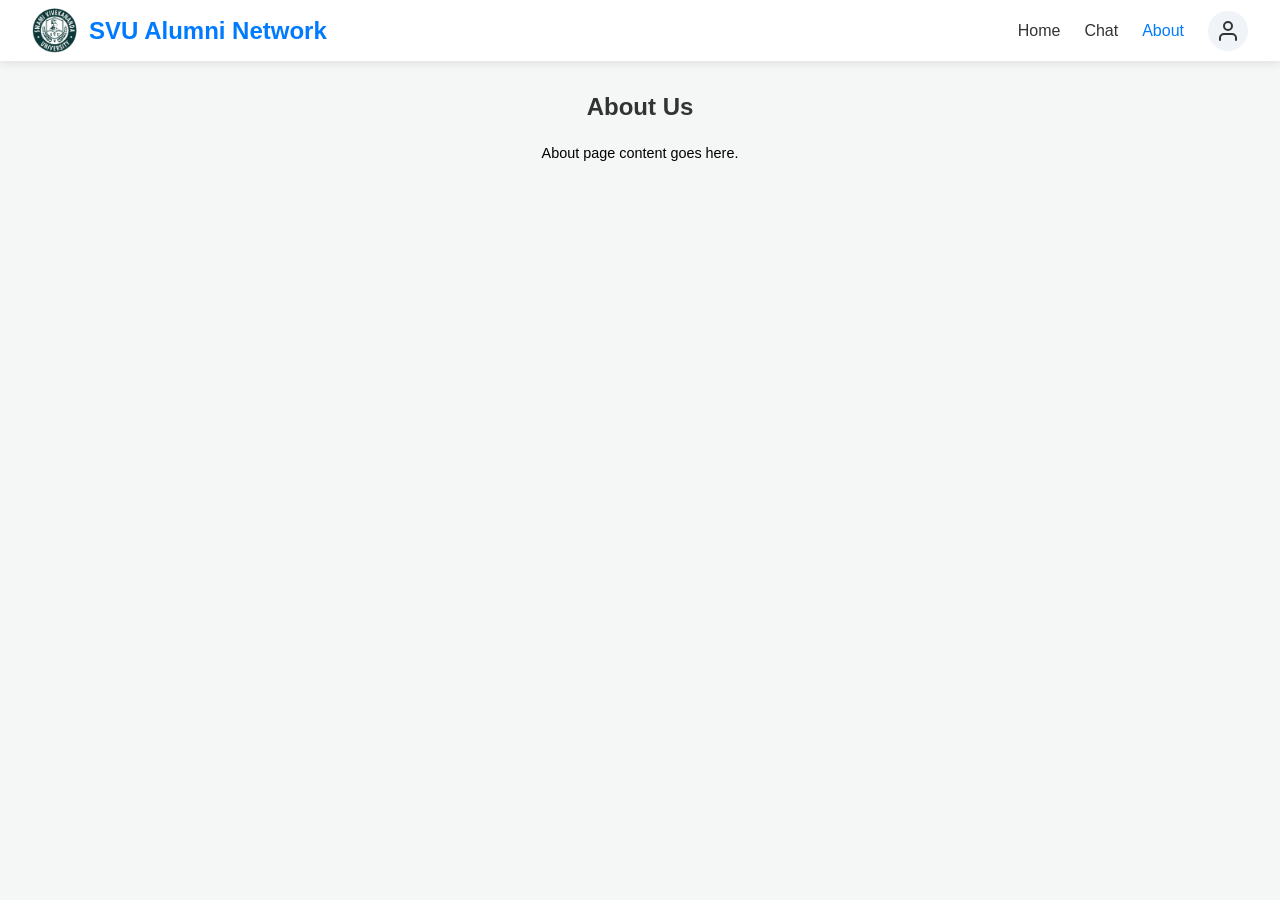
==== about.html @ 6cfffcce "Add files via upload" ====
<!DOCTYPE html>
<html lang="en">
<head>
    <meta charset="UTF-8">
    <title>About - Alumni Network</title>
    <link rel="stylesheet" href="style.css">
</head>
<body class="dashboard-body">
    <!-- Top Navigation Bar -->
    <nav class="navbar">
        <div class="nav-brand" style="display: flex; align-items: center; gap: 12px;">
            <img src="image_d00988.jpg" alt="SVU Logo" style="height: 45px; width: 45px; border-radius: 50%; object-fit: cover;">
            <h1 style="margin: 0; font-size: 1.5rem;">SVU Alumni Network</h1>
        </div>
        <div class="nav-links">
            <a href="dashboard.html">Home</a>
            <a href="chat.html">Chat</a>
            <a href="about.html" class="active">About</a>
            <a href="profile.html" class="profile-icon" title="Profile">
                <svg viewBox="0 0 24 24" width="24" height="24" stroke="currentColor" stroke-width="2" fill="none" stroke-linecap="round" stroke-linejoin="round"><path d="M20 21v-2a4 4 0 0 0-4-4H8a4 4 0 0 0-4 4v2"></path><circle cx="12" cy="7" r="4"></circle></svg>
            </a>
        </div>
    </nav>
    
    <main class="dashboard-container">
        <h2>About Us</h2>
        <p>About page content goes here.</p>
    </main>
</body>
</html>
---- style.css ----
* {
    box-sizing: border-box;
    margin: 0;
    padding: 0;
    font-family: 'Segoe UI', Tahoma, Geneva, Verdana, sans-serif;
}

body {
    background-color: #f4f7f6;
    display: flex;
    justify-content: center;
    align-items: center;
    height: 100vh;
}

.container {
    background-color: white;
    padding: 2rem;
    border-radius: 10px;
    box-shadow: 0 4px 15px rgba(0, 0, 0, 0.1);
    width: 100%;
    max-width: 400px;
}

h2 {
    text-align: center;
    margin-bottom: 1.5rem;
    color: #333;
}

form {
    display: flex;
    flex-direction: column;
    gap: 1rem;
}

input, select {
    padding: 10px;
    border: 1px solid #ccc;
    border-radius: 5px;
    font-size: 1rem;
}

button {
    padding: 10px;
    background-color: #007bff;
    color: white;
    border: none;
    border-radius: 5px;
    font-size: 1rem;
    cursor: pointer;
    transition: background-color 0.3s;
}

button:hover {
    background-color: #0056b3;
}

p {
    text-align: center;
    margin-top: 1rem;
    font-size: 0.9rem;
}

a {
    color: #007bff;
    text-decoration: none;
}

.hidden {
    display: none;
}


/* --- Dashboard & Navigation Styles --- */

.dashboard-body {
    display: block; /* Overrides the flex centering from the login page */
    background-color: #f4f7f6;
    height: auto;
    min-height: 100vh;
}

.navbar {
    background-color: #ffffff;
    box-shadow: 0 2px 10px rgba(0, 0, 0, 0.1);
    display: flex;
    justify-content: space-between;
    align-items: center;
    padding: 0.5rem 2rem;
    position: sticky;
    top: 0;
    z-index: 100;
    width: 100%;
    transition: transform 0.3s ease-in-out; /* Smooth hide/reveal */
}

.nav-brand h1 {
    font-size: 1.5rem;
    color: #007bff;
    margin: 0;
}

.nav-links {
    display: flex;
    align-items: center;
    gap: 1.5rem;
}

.nav-links a {
    color: #333;
    font-weight: 500;
    font-size: 1rem;
    transition: color 0.3s;
}

.nav-links a:hover, .nav-links a.active {
    color: #007bff;
}

.profile-icon {
    display: flex;
    align-items: center;
    justify-content: center;
    background-color: #f0f4f8;
    border-radius: 50%;
    width: 40px;
    height: 40px;
    color: #007bff;
    transition: background-color 0.3s, color 0.3s;
}

.profile-icon:hover {
    background-color: #007bff;
    color: #ffffff;
}

/* --- Dashboard Grid Styles --- */

.dashboard-container {
    max-width: 1200px;
    margin: 2rem auto;
    padding: 0 1rem;
}

.dashboard-header {
    margin-bottom: 2rem;
}

.dashboard-header h2 {
    text-align: left;
    color: #333;
    margin-bottom: 0.5rem;
}

.dashboard-header p {
    text-align: left;
    color: #666;
    margin-top: 0;
}

.tiles-grid {
    display: grid;
    grid-template-columns: repeat(auto-fit, minmax(250px, 1fr));
    gap: 1.5rem;
}

.tile {
    background-color: #ffffff;
    border-radius: 10px;
    box-shadow: 0 4px 15px rgba(0, 0, 0, 0.05);
    min-height: 200px;
    padding: 1.5rem;
    transition: transform 0.3s, box-shadow 0.3s;
    cursor: pointer;
    border: 2px dashed #e0e0e0; /* Dashed border to show it is a placeholder */
}

.tile:hover {
    transform: translateY(-5px);
    box-shadow: 0 8px 20px rgba(0, 0, 0, 0.1);
    border-color: #007bff;
}


/* --- Profile Page Styles --- */

.profile-layout {
    display: grid;
    grid-template-columns: 1fr 2fr;
    gap: 2rem;
    align-items: start;
}

.profile-sidebar {
    text-align: center;
    display: flex;
    flex-direction: column;
    align-items: center;
}

.avatar-container {
    position: relative;
    margin-bottom: 1rem;
}

.avatar-container img {
    width: 150px;
    height: 150px;
    border-radius: 50%;
    object-fit: cover;
    border: 4px solid #f0f4f8;
    box-shadow: 0 4px 10px rgba(0,0,0,0.1);
}

.upload-btn {
    display: block;
    margin-top: 10px;
    padding: 8px 15px;
    background-color: #f0f4f8;
    color: #007bff;
    border-radius: 5px;
    cursor: pointer;
    font-size: 0.9rem;
    font-weight: 500;
    transition: 0.3s;
}

.upload-btn:hover {
    background-color: #007bff;
    color: white;
}

.badge {
    background-color: #e0f2fe;
    color: #0369a1;
    padding: 5px 12px;
    border-radius: 20px;
    font-size: 0.85rem;
    font-weight: bold;
    margin-top: 5px;
}

.info-group {
    display: flex;
    margin-bottom: 1rem;
    font-size: 1.1rem;
}

.info-label {
    font-weight: bold;
    color: #555;
    width: 100px;
}

.info-value {
    color: #333;
}

.form-group {
    display: flex;
    flex-direction: column;
    margin-bottom: 1rem;
    gap: 5px;
}

.form-group label {
    font-weight: 500;
    color: #444;
}

.save-btn {
    width: 100%;
}

@media (max-width: 768px) {
    .profile-layout {
        grid-template-columns: 1fr; /* Stack vertically on small screens */
    }
}


/* --- Chat Page Styles (Full Width Edge-to-Edge) --- */

.chat-container {
    display: flex;
    width: 100%;
    max-width: 100%;
    margin: 0;
    padding: 0;
    flex-grow: 1;
    height: calc(100vh - 70px);
    background-color: #ffffff;
}

/* Extreme Left Sidebar */
.chat-sidebar {
    width: 350px;
    flex-shrink: 0;
    display: flex;
    flex-direction: column;
    border-right: 1px solid #e0e0e0; /* Border separating search and chat */
    background-color: #ffffff;
    padding: 1rem;
}

.search-box {
    display: flex;
    gap: 0.5rem;
    margin-bottom: 1rem;
}

.search-box input {
    flex-grow: 1;
    padding: 10px 15px;
    border: 1px solid #ccc;
    border-radius: 20px;
    outline: none;
}

.search-box button {
    border-radius: 20px;
    padding: 10px 15px;
}

.user-list {
    flex-grow: 1;
    overflow-y: auto;
}

.user-list-item {
    display: flex;
    align-items: center;
    gap: 12px;
    padding: 12px 10px;
    border-bottom: 1px solid #f0f4f8;
    cursor: pointer;
    transition: background-color 0.2s;
    border-radius: 8px;
}

.user-list-item:hover {
    background-color: #f0f4f8;
}

.user-list-item img {
    width: 45px;
    height: 45px;
    border-radius: 50%;
    object-fit: cover;
}

.user-list-item div {
    display: flex;
    flex-direction: column;
}

.user-list-item span {
    font-size: 0.85rem;
    color: #888;
}

/* Chat window expands to extreme right */
.chat-window {
    flex-grow: 1;
    display: flex;
    flex-direction: column;
    background-color: #efeae2; /* WhatsApp-style background color */
}

.chat-header {
    background-color: #f0f2f5;
    padding: 1rem 1.5rem;
    border-bottom: 1px solid #e0e0e0;
    display: flex;
    align-items: center;
    min-height: 70px;
}

.chat-messages {
    flex-grow: 1;
    padding: 2rem;
    overflow-y: auto;
    display: flex;
    flex-direction: column;
    gap: 10px;
}

.message {
    max-width: 65%;
    padding: 10px 15px;
    border-radius: 8px;
    font-size: 0.95rem;
    line-height: 1.4;
    box-shadow: 0 1px 1px rgba(0,0,0,0.1);
}

.message-mine {
    align-self: flex-end;
    background-color: #d9fdd3; /* Sender green */
    color: #111;
    border-top-right-radius: 0;
}

.message-theirs {
    align-self: flex-start;
    background-color: #ffffff;
    color: #111;
    border-top-left-radius: 0;
}

/* Mobile Responsiveness */
@media (max-width: 768px) {
    .chat-container {
        flex-direction: column;
    }
    .chat-sidebar {
        width: 100%;
        height: 35vh;
        border-right: none;
        border-bottom: 1px solid #e0e0e0;
    }
    .chat-window {
        height: 65vh;
    }
}


/* --- Dashboard Action Bar & Feed --- */

.action-bar {
    position: sticky;
    top: 55px; /* Sits directly beneath the navbar */
    z-index: 99;
    
    /* Matches the dashboard background color so it doesn't look like a tile, 
       but hides posts scrolling underneath it */
    background-color: #f4f7f6; /* Adjust this hex to match your exact dashboard body background color */
    
    padding: 10px 0; /* Removed side padding to align with posts */
    margin-top: -10px; 
    margin-bottom: 1.5rem;
    border: none; /* Removes any lines or box borders */
    transition: transform 0.3s ease-in-out;
}

.action-middle {
    display: flex;
    gap: 10px;
}

.filter-btn {
    background-color: transparent;
    border: 1px solid #ccc;
    color: #555;
    transition: 0.3s;
}

.filter-btn:hover, .filter-btn.active {
    background-color: #007bff;
    color: white;
    border-color: #007bff;
}

#sort-select {
    padding: 8px 12px;
    border: 1px solid #ccc;
    border-radius: 5px;
    outline: none;
}

/* Dropdown styling */
.dropdown {
    position: relative;
    display: inline-block;
}

.dropbtn {
    padding: 10px 20px;
}

.dropdown-content {
    display: none;
    position: absolute;
    background-color: #f9f9f9;
    min-width: 160px;
    box-shadow: 0px 8px 16px 0px rgba(0,0,0,0.2);
    z-index: 10;
    border-radius: 5px;
    overflow: hidden;
}

.dropdown-content a {
    color: black;
    padding: 12px 16px;
    text-decoration: none;
    display: block;
}

.dropdown-content a:hover {
    background-color: #f1f1f1;
}

.dropdown:hover .dropdown-content {
    display: block;
}

/* Feed Grid (1 Column) */
.feed-grid {
    display: grid;
    grid-template-columns: 1fr;
    gap: 1.5rem;
}

/* Post Card Layout */
.post-card {
    display: flex;
    flex-direction: row;
    gap: 1.5rem;
    padding: 1.5rem;
    cursor: default;
    border: none;
}

.post-card:hover {
    transform: none; /* remove bounce effect from generic tiles */
    border-color: transparent;
}

.post-left {
    flex-shrink: 0;
}

.post-img, .post-img-placeholder {
    width: 250px;
    height: 180px;
    object-fit: cover;
    border-radius: 8px;
}

.post-img-placeholder {
    background-color: #e9ecef;
    display: flex;
    align-items: center;
    justify-content: center;
    color: #888;
    font-size: 0.9rem;
}

.post-right {
    flex-grow: 1;
    display: flex;
    flex-direction: column;
}

.post-header-info {
    display: flex;
    align-items: center;
    gap: 10px;
    margin-bottom: 8px;
    font-size: 0.9rem;
    color: #666;
}

.post-avatar {
    width: 30px;
    height: 30px;
    border-radius: 50%;
    object-fit: cover;
}

.post-heading {
    margin-bottom: 10px;
    color: #222;
}

.post-description-container {
    margin-top: 5px;
}

.short-desc {
    display: -webkit-box;
    -webkit-line-clamp: 3;
    -webkit-box-orient: vertical;
    overflow: hidden;
    color: #444;
    line-height: 1.5;       
}

.extend-btn {
    background: none;
    border: none;
    color: #007bff;
    padding: 0;
    margin-top: 8px;
    font-weight: bold;
}

.extend-btn:hover {
    background: none;
    text-decoration: underline;
}

/* Modal Styling */
.modal {
    position: fixed;
    top: 0; left: 0; width: 100%; height: 100%;
    background-color: rgba(0,0,0,0.5);
    display: flex;
    align-items: center;
    justify-content: center;
    z-index: 1000;
}

.modal.hidden {
    display: none;
}

.modal-content {
    background-color: white;
    padding: 2rem;
    border-radius: 10px;
    width: 100%;
    max-width: 500px;
    position: relative;
}

.close-btn {
    position: absolute;
    top: 15px; right: 20px;
    font-size: 1.5rem;
    cursor: pointer;
    color: #666;
}

.btn-primary {
    background-color: #007bff;
    color: white;
    border: none;
    border-radius: 5px;
    padding: 10px 15px;
    cursor: pointer;
    transition: 0.3s;
}

.btn-primary:hover {
    background-color: #0056b3;
}

@media (max-width: 768px) {
    .action-bar {
        flex-direction: column;
        gap: 15px;
        align-items: flex-start;
    }
    .post-card {
        flex-direction: column;
    }
    .post-img, .post-img-placeholder {
        width: 100%;
        height: 200px;
    }
}


/* --- Post Interactive Elements --- */

.clickable-user {
    cursor: pointer;
    transition: opacity 0.2s;
}

.clickable-user:hover {
    opacity: 0.8;
}

.hover-underline:hover {
    text-decoration: underline;
}

.post-right {
    position: relative; /* Allows absolute positioning at the bottom if needed */
    padding-bottom: 40px; /* Space for the action buttons */
}

.post-actions {
    position: absolute;
    bottom: 0;
    right: 0;
    display: flex;
    gap: 15px;
    margin-top: 15px;
}

.interaction-btn {
    display: flex;
    align-items: center;
    gap: 6px;
    background: transparent;
    border: none;
    color: #666;
    font-size: 0.95rem;
    font-weight: 500;
    cursor: pointer;
    padding: 6px 10px;
    border-radius: 5px;
    transition: background-color 0.2s, color 0.2s;
}

.interaction-btn:hover {
    background-color: #f0f4f8;
    color: #007bff;
}

.interaction-btn.liked {
    color: #e63946; /* Red color when liked */
}

.interaction-btn.liked:hover {
    background-color: #ffe3e6;
}

/* User Profile Modal Extras */
.profile-modal-content {
    max-width: 400px;
}

#up-modal-avatar {
    width: 120px;
    height: 120px;
    border-radius: 50%;
    object-fit: cover;
    margin-bottom: 15px;
    border: 3px solid #f0f4f8;
}

.user-modal-details {
    margin-top: 20px;
    padding: 15px;
    background-color: #f8f9fa;
    border-radius: 8px;
    text-align: left;
}

.user-modal-details p {
    margin: 8px 0;
    font-size: 0.95rem;
}



/* Dashboard Heading Search Bar */
.post-search-bar {
    padding: 8px 15px;
    border: 1px solid #ccc;
    border-radius: 20px;
    outline: none;
    font-size: 0.95rem;
    min-width: 200px;
    transition: border-color 0.2s;
}

.post-search-bar:focus {
    border-color: #007bff;
}

@media (max-width: 768px) {
    .action-middle {
        flex-wrap: wrap;
    }
    .post-search-bar {
        width: 100%;
        margin-top: 10px;
    }
}


/* --- Modern Chat Input Bar --- */
.chat-input-area {
    display: flex;
    flex-direction: row !important; /* Overrides the login form's column stacking */
    width: 100%;
    padding: 1rem 2rem;
    background-color: #f0f2f5;
    border-top: 1px solid #e0e0e0;
    box-sizing: border-box;
    margin: 0 !important;
}

.chat-input-wrapper {
    display: flex;
    flex-direction: row;
    align-items: center;
    width: 100%; /* Stretches edge-to-edge */
    background-color: #ffffff;
    border-radius: 30px; /* High rounded pill corners */
    padding: 5px 10px 5px 20px;
    box-shadow: 0 1px 3px rgba(0,0,0,0.05);
}

.chat-input-wrapper input {
    flex-grow: 1;
    border: none !important;
    background: transparent;
    outline: none;
    padding: 10px 0;
    font-size: 1rem;
    margin: 0 !important;
}

.send-icon-btn {
    background-color: #007bff !important; /* Solid blue circle */
    color: white !important;
    border: none;
    display: flex;
    align-items: center;
    justify-content: center;
    cursor: pointer;
    padding: 10px;
    border-radius: 50% !important;
    margin-left: 10px;
    transition: background-color 0.2s;
}

.send-icon-btn:hover {
    background-color: #0056b3 !important;
}

.post-sort-select {
    padding: 8px 12px;
    border: 1px solid #ccc;
    border-radius: 20px; /* Rounded to match search bar */
    outline: none;
    font-size: 0.95rem;
    background-color: white;
    cursor: pointer;
    transition: border-color 0.2s;
}

.post-sort-select:focus {
    border-color: #007bff;
}
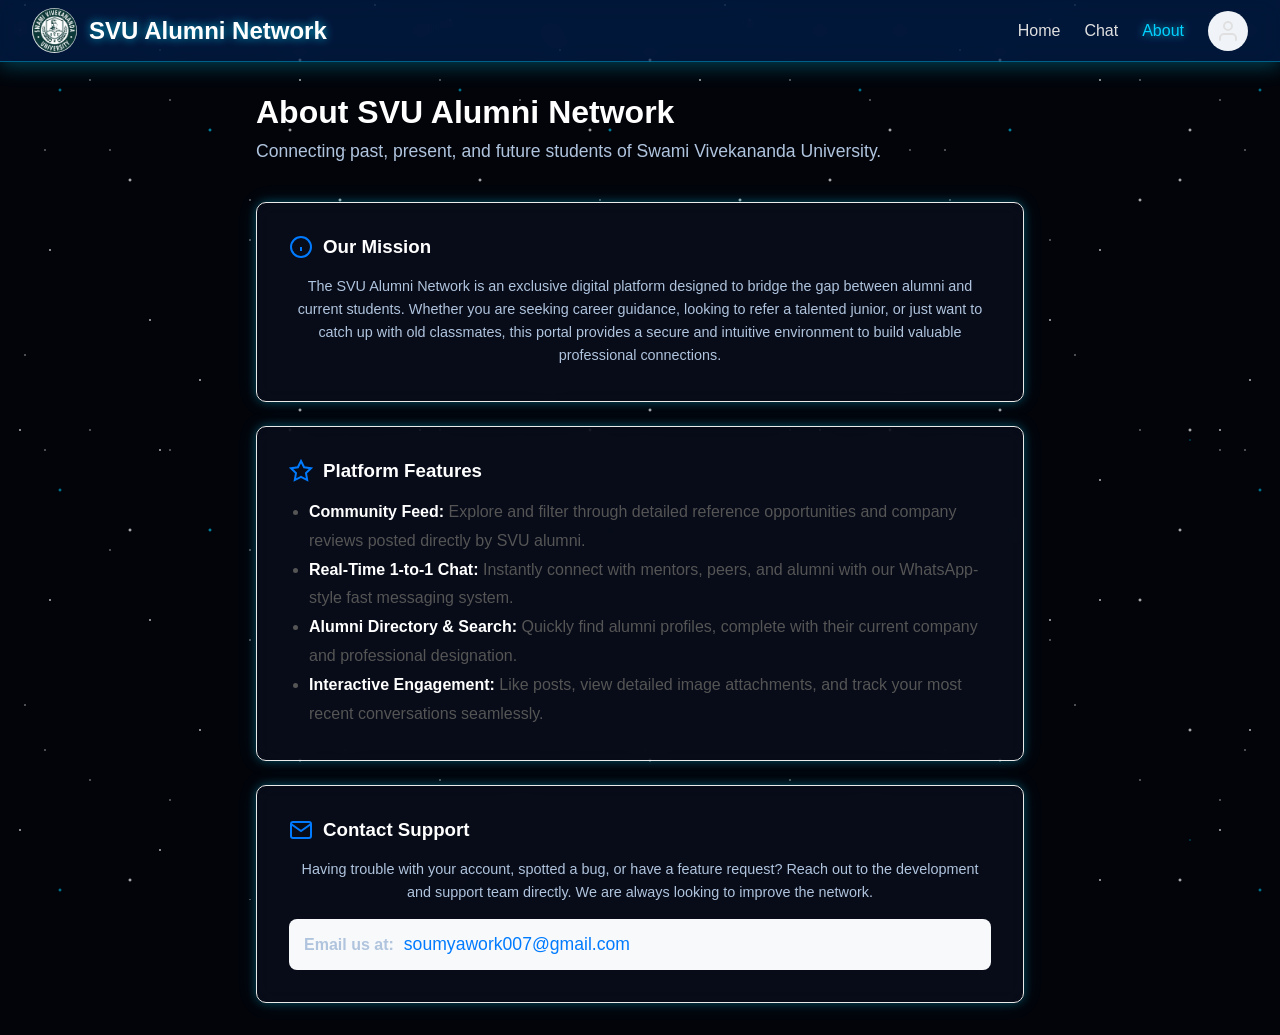
==== commit 3f2f2333: "Revamp About page with new content and layout Updated the About page with enhanced content and struc" ====
--- a/about.html
+++ b/about.html
@@ -2,29 +2,106 @@
 <html lang="en">
 <head>
     <meta charset="UTF-8">
-    <title>About - Alumni Network</title>
+    <meta name="viewport" content="width=device-width, initial-scale=1.0">
+    <title>About - SVU Alumni Network</title>
     <link rel="stylesheet" href="style.css">
+    <!-- Supabase CDN -->
+    <script src="https://cdn.jsdelivr.net/npm/@supabase/supabase-js@2"></script>
 </head>
 <body class="dashboard-body">
     <!-- Top Navigation Bar -->
-    <nav class="navbar">
+    <nav class="navbar" id="top-navbar">
         <div class="nav-brand" style="display: flex; align-items: center; gap: 12px;">
             <img src="image_d00988.jpg" alt="SVU Logo" style="height: 45px; width: 45px; border-radius: 50%; object-fit: cover;">
             <h1 style="margin: 0; font-size: 1.5rem;">SVU Alumni Network</h1>
         </div>
         <div class="nav-links">
-            <a href="dashboard.html">Home</a>
+            <a href="index.html">Home</a>
             <a href="chat.html">Chat</a>
             <a href="about.html" class="active">About</a>
-            <a href="profile.html" class="profile-icon" title="Profile">
-                <svg viewBox="0 0 24 24" width="24" height="24" stroke="currentColor" stroke-width="2" fill="none" stroke-linecap="round" stroke-linejoin="round"><path d="M20 21v-2a4 4 0 0 0-4-4H8a4 4 0 0 0-4 4v2"></path><circle cx="12" cy="7" r="4"></circle></svg>
+            <a href="profile.html" class="profile-icon" title="Profile" id="nav-profile-btn" style="padding: 0; overflow: hidden;">
+                <img id="nav-avatar" src="" style="display: none; width: 100%; height: 100%; object-fit: cover;">
+                <svg id="nav-svg" viewBox="0 0 24 24" width="24" height="24" stroke="currentColor" stroke-width="2" fill="none" stroke-linecap="round" stroke-linejoin="round"><path d="M20 21v-2a4 4 0 0 0-4-4H8a4 4 0 0 0-4 4v2"></path><circle cx="12" cy="7" r="4"></circle></svg>
             </a>
         </div>
     </nav>
-    
-    <main class="dashboard-container">
-        <h2>About Us</h2>
-        <p>About page content goes here.</p>
+
+    <!-- Main About Content -->
+    <main class="dashboard-container" style="max-width: 800px;">
+        <div class="dashboard-header" style="text-align: center; margin-bottom: 2.5rem;">
+            <h2 style="font-size: 2rem; color: #007bff; margin-bottom: 10px;">About SVU Alumni Network</h2>
+            <p style="font-size: 1.1rem; color: #555;">Connecting past, present, and future students of Swami Vivekananda University.</p>
+        </div>
+
+        <div class="about-sections" style="display: flex; flex-direction: column; gap: 1.5rem;">
+            
+            <!-- Platform Overview -->
+            <div class="tile" style="padding: 2rem; cursor: default; transform: none; border: 1px solid #eaeaea;">
+                <h3 style="color: #333; margin-bottom: 15px; display: flex; align-items: center; gap: 10px;">
+                    <svg viewBox="0 0 24 24" width="24" height="24" stroke="#007bff" stroke-width="2" fill="none"><circle cx="12" cy="12" r="10"></circle><line x1="12" y1="16" x2="12" y2="12"></line><line x1="12" y1="8" x2="12.01" y2="8"></line></svg>
+                    Our Mission
+                </h3>
+                <p style="color: #555; line-height: 1.6;">
+                    The SVU Alumni Network is an exclusive digital platform designed to bridge the gap between alumni and current students. Whether you are seeking career guidance, looking to refer a talented junior, or just want to catch up with old classmates, this portal provides a secure and intuitive environment to build valuable professional connections.
+                </p>
+            </div>
+
+            <!-- Features -->
+            <div class="tile" style="padding: 2rem; cursor: default; transform: none; border: 1px solid #eaeaea;">
+                <h3 style="color: #333; margin-bottom: 15px; display: flex; align-items: center; gap: 10px;">
+                    <svg viewBox="0 0 24 24" width="24" height="24" stroke="#007bff" stroke-width="2" fill="none"><polygon points="12 2 15.09 8.26 22 9.27 17 14.14 18.18 21.02 12 17.77 5.82 21.02 7 14.14 2 9.27 8.91 8.26 12 2"></polygon></svg>
+                    Platform Features
+                </h3>
+                <ul style="color: #555; line-height: 1.8; padding-left: 20px;">
+                    <li><strong>Community Feed:</strong> Explore and filter through detailed reference opportunities and company reviews posted directly by SVU alumni.</li>
+                    <li><strong>Real-Time 1-to-1 Chat:</strong> Instantly connect with mentors, peers, and alumni with our WhatsApp-style fast messaging system.</li>
+                    <li><strong>Alumni Directory & Search:</strong> Quickly find alumni profiles, complete with their current company and professional designation.</li>
+                    <li><strong>Interactive Engagement:</strong> Like posts, view detailed image attachments, and track your most recent conversations seamlessly.</li>
+                </ul>
+            </div>
+
+            <!-- Contact & Support -->
+            <div class="tile" style="padding: 2rem; cursor: default; transform: none; border: 1px solid #eaeaea;">
+                <h3 style="color: #333; margin-bottom: 15px; display: flex; align-items: center; gap: 10px;">
+                    <svg viewBox="0 0 24 24" width="24" height="24" stroke="#007bff" stroke-width="2" fill="none"><path d="M4 4h16c1.1 0 2 .9 2 2v12c0 1.1-.9 2-2 2H4c-1.1 0-2-.9-2-2V6c0-1.1.9-2 2-2z"></path><polyline points="22,6 12,13 2,6"></polyline></svg>
+                    Contact Support
+                </h3>
+                <p style="color: #555; line-height: 1.6; margin-bottom: 15px;">
+                    Having trouble with your account, spotted a bug, or have a feature request? Reach out to the development and support team directly. We are always looking to improve the network.
+                </p>
+                <div style="background-color: #f8f9fa; padding: 15px; border-radius: 8px; display: flex; align-items: center; gap: 10px;">
+                    <span style="font-weight: bold; color: #333;">Email us at:</span>
+                    <a href="mailto:soumyawork007@gmail.com" style="color: #007bff; font-weight: 500; font-size: 1.1rem; text-decoration: none;">soumyawork007@gmail.com</a>
+                </div>
+            </div>
+
+        </div>
     </main>
+
+    <script>
+        // Initialize Supabase to ensure the user is logged in and their avatar loads on the navbar
+        const SUPABASE_URL = 'https://nklrpamkpcmrdyeqnjic.supabase.co';
+        const SUPABASE_ANON_KEY = 'sb_publishable_jbRlcZEhvMcvOnSGOWrzyw_emTnaE9w';
+        const supabaseClient = window.supabase.createClient(SUPABASE_URL, SUPABASE_ANON_KEY);
+
+        async function initAuth() {
+            const { data: { user }, error } = await supabaseClient.auth.getUser();
+            if (error || !user) {
+                window.location.replace('login.html');
+                return;
+            }
+
+            // Load nav avatar
+            const { data: profile } = await supabaseClient.from('profiles').select('avatar_url').eq('id', user.id).single();
+            if (profile && profile.avatar_url) {
+                document.getElementById('nav-avatar').src = profile.avatar_url;
+                document.getElementById('nav-avatar').style.display = 'block';
+                document.getElementById('nav-svg').style.display = 'none';
+                document.getElementById('nav-profile-btn').style.backgroundColor = 'transparent';
+            }
+        }
+
+        initAuth();
+    </script>
 </body>
-</html>+</html>
--- a/style.css
+++ b/style.css
@@ -75,15 +75,94 @@
 /* --- Dashboard & Navigation Styles --- */
 
 .dashboard-body {
-    display: block; /* Overrides the flex centering from the login page */
-    background-color: #f4f7f6;
+    display: block; 
+    background-color: #02040a; /* Deep space black */
+    /* Generates a field of static stars using radial gradients */
+    background-image: 
+        radial-gradient(1px 1px at 25px 5px, white, rgba(255,255,255,0)),
+        radial-gradient(1.5px 1.5px at 50px 250px, white, rgba(255,255,255,0)),
+        radial-gradient(1px 1px at 90px 80px, white, rgba(255,255,255,0)),
+        radial-gradient(2px 2px at 130px 180px, white, rgba(255,255,255,0)),
+        radial-gradient(1px 1px at 170px 100px, white, rgba(255,255,255,0)),
+        radial-gradient(1.5px 1.5px at 200px 30px, white, rgba(255,255,255,0)),
+        radial-gradient(1px 1px at 250px 200px, white, rgba(255,255,255,0)),
+        radial-gradient(2px 2px at 300px 60px, white, rgba(255,255,255,0));
+    background-size: 350px 350px;
+    background-attachment: fixed;
     height: auto;
     min-height: 100vh;
+    color: #e0e0e0;
+}
+
+.dashboard-body::before {
+    content: "";
+    position: fixed;
+    top: 0; left: 0; right: 0; bottom: 0;
+    background-image: 
+        radial-gradient(1px 1px at 45px 150px, white, rgba(255,255,255,0)),
+        radial-gradient(1.5px 1.5px at 150px 20px, white, rgba(255,255,255,0)),
+        radial-gradient(2px 2px at 290px 130px, white, rgba(255,255,255,0));
+    background-size: 300px 300px;
+    animation: twinkle 3s infinite alternate;
+    z-index: -1;
+    pointer-events: none;
+}
+
+@keyframes twinkle {
+    0% { opacity: 0.1; }
+    100% { opacity: 1; }
+}
+
+
+/* Dense, Slowly Dropping Stars Layer */
+.dashboard-body::after {
+    content: "";
+    position: fixed;
+    top: 0; left: 0; right: 0; bottom: 0;
+    
+    /* High count of stars generated using multiple radial gradients */
+    background-image: 
+        radial-gradient(1.5px 1.5px at 20px 30px, #ffffff, transparent),
+        radial-gradient(2px 2px at 60px 90px, rgba(0, 210, 255, 0.8), transparent),
+        radial-gradient(1px 1px at 110px 150px, #ffffff, transparent),
+        radial-gradient(1.5px 1.5px at 160px 50px, #ffffff, transparent),
+        radial-gradient(2px 2px at 210px 130px, rgba(0, 210, 255, 0.9), transparent),
+        radial-gradient(1px 1px at 250px 240px, #ffffff, transparent),
+        radial-gradient(1.5px 1.5px at 300px 80px, #ffffff, transparent),
+        radial-gradient(2px 2px at 340px 200px, #ffffff, transparent),
+        radial-gradient(1px 1px at 390px 40px, rgba(0, 210, 255, 0.7), transparent),
+        radial-gradient(1.5px 1.5px at 430px 180px, #ffffff, transparent),
+        radial-gradient(2px 2px at 480px 290px, #ffffff, transparent),
+        radial-gradient(1px 1px at 530px 120px, #ffffff, transparent);
+        
+    /* Packs them closely together so they tile across the entire screen */
+    background-size: 400px 400px;
+    
+    /* Very slow 40-second continuous drop */
+    animation: slowStarDrop 40s linear infinite; 
+    z-index: -1;
+    pointer-events: none;
+}
+
+@keyframes slowStarDrop {
+    0% { background-position: 0px 0px; }
+    100% { background-position: 400px 400px; } /* Moves diagonally down-right */
+}
+
+@keyframes shoot {
+    0% { transform: rotate(-45deg) translateX(-500px); opacity: 0; }
+    5% { opacity: 1; }
+    15% { transform: rotate(-45deg) translateX(100vw); opacity: 0; }
+    100% { transform: rotate(-45deg) translateX(100vw); opacity: 0; }
 }
 
 .navbar {
-    background-color: #ffffff;
-    box-shadow: 0 2px 10px rgba(0, 0, 0, 0.1);
+    background-color: rgba(0, 80, 200, 0.25); /* Glossy transparent blue */
+    backdrop-filter: blur(12px); 
+    -webkit-backdrop-filter: blur(12px); 
+    border-bottom: 1px solid rgba(0, 210, 255, 0.4);
+    box-shadow: 0 4px 20px rgba(0, 210, 255, 0.3);
+    
     display: flex;
     justify-content: space-between;
     align-items: center;
@@ -92,12 +171,13 @@
     top: 0;
     z-index: 100;
     width: 100%;
-    transition: transform 0.3s ease-in-out; /* Smooth hide/reveal */
+    transition: transform 0.3s ease-in-out; 
 }
 
 .nav-brand h1 {
     font-size: 1.5rem;
-    color: #007bff;
+    color: #ffffff; 
+    text-shadow: 0 0 10px rgba(0, 210, 255, 0.8); /* Neon text glow */
     margin: 0;
 }
 
@@ -108,14 +188,15 @@
 }
 
 .nav-links a {
-    color: #333;
+    color: #e0e0e0; 
     font-weight: 500;
     font-size: 1rem;
-    transition: color 0.3s;
+    transition: color 0.3s, text-shadow 0.3s;
 }
 
 .nav-links a:hover, .nav-links a.active {
-    color: #007bff;
+    color: #00d2ff; 
+    text-shadow: 0 0 8px rgba(0, 210, 255, 0.8);
 }
 
 .profile-icon {
@@ -166,22 +247,22 @@
 }
 
 .tile {
-    background-color: #ffffff;
+    background-color: rgba(10, 15, 30, 0.75); /* Dark translucent glass */
+    backdrop-filter: blur(10px);
+    -webkit-backdrop-filter: blur(10px);
+    border: 1px solid rgba(0, 210, 255, 0.3);
     border-radius: 10px;
-    box-shadow: 0 4px 15px rgba(0, 0, 0, 0.05);
+    box-shadow: 0 0 10px rgba(0, 210, 255, 0.3), 0 0 20px rgba(0, 210, 255, 0.1);
     min-height: 200px;
     padding: 1.5rem;
-    transition: transform 0.3s, box-shadow 0.3s;
-    cursor: pointer;
-    border: 2px dashed #e0e0e0; /* Dashed border to show it is a placeholder */
+    transition: transform 0.3s, box-shadow 0.3s, border-color 0.3s;
 }
 
 .tile:hover {
     transform: translateY(-5px);
-    box-shadow: 0 8px 20px rgba(0, 0, 0, 0.1);
-    border-color: #007bff;
-}
-
+    box-shadow: 0 0 15px rgba(0, 210, 255, 0.8), 0 0 30px rgba(0, 210, 255, 0.5); /* Strong Neon Glow */
+    border-color: #00d2ff;
+}
 
 /* --- Profile Page Styles --- */
 
@@ -280,7 +361,7 @@
 }
 
 
-/* --- Chat Page Styles (Full Width Edge-to-Edge) --- */
+/* --- Chat Page Styles (Neon Space Theme) --- */
 
 .chat-container {
     display: flex;
@@ -290,7 +371,7 @@
     padding: 0;
     flex-grow: 1;
     height: calc(100vh - 70px);
-    background-color: #ffffff;
+    background-color: transparent; /* Lets the dropping stars show through */
 }
 
 /* Extreme Left Sidebar */
@@ -299,8 +380,10 @@
     flex-shrink: 0;
     display: flex;
     flex-direction: column;
-    border-right: 1px solid #e0e0e0; /* Border separating search and chat */
-    background-color: #ffffff;
+    background-color: rgba(10, 15, 30, 0.65); /* Dark transparent glass */
+    backdrop-filter: blur(10px);
+    -webkit-backdrop-filter: blur(10px);
+    border-right: 1px solid rgba(0, 210, 255, 0.3); /* Neon blue divider */
     padding: 1rem;
 }
 
@@ -313,7 +396,9 @@
 .search-box input {
     flex-grow: 1;
     padding: 10px 15px;
-    border: 1px solid #ccc;
+    background-color: rgba(0, 0, 0, 0.5);
+    color: white;
+    border: 1px solid rgba(0, 210, 255, 0.5);
     border-radius: 20px;
     outline: none;
 }
@@ -321,6 +406,10 @@
 .search-box button {
     border-radius: 20px;
     padding: 10px 15px;
+    background-color: rgba(0, 210, 255, 0.15);
+    color: #00d2ff;
+    border: 1px solid #00d2ff;
+    box-shadow: 0 0 8px rgba(0, 210, 255, 0.4);
 }
 
 .user-list {
@@ -333,14 +422,15 @@
     align-items: center;
     gap: 12px;
     padding: 12px 10px;
-    border-bottom: 1px solid #f0f4f8;
+    border-bottom: 1px solid rgba(255, 255, 255, 0.05);
     cursor: pointer;
-    transition: background-color 0.2s;
+    transition: background-color 0.2s, box-shadow 0.2s;
     border-radius: 8px;
 }
 
 .user-list-item:hover {
-    background-color: #f0f4f8;
+    background-color: rgba(0, 210, 255, 0.15);
+    box-shadow: inset 0 0 10px rgba(0, 210, 255, 0.2);
 }
 
 .user-list-item img {
@@ -348,6 +438,7 @@
     height: 45px;
     border-radius: 50%;
     object-fit: cover;
+    border: 1px solid rgba(0, 210, 255, 0.4);
 }
 
 .user-list-item div {
@@ -357,7 +448,7 @@
 
 .user-list-item span {
     font-size: 0.85rem;
-    color: #888;
+    color: #00d2ff;
 }
 
 /* Chat window expands to extreme right */
@@ -365,13 +456,14 @@
     flex-grow: 1;
     display: flex;
     flex-direction: column;
-    background-color: #efeae2; /* WhatsApp-style background color */
+    background-color: transparent;
 }
 
 .chat-header {
-    background-color: #f0f2f5;
+    background-color: rgba(10, 15, 30, 0.7);
+    backdrop-filter: blur(10px);
     padding: 1rem 1.5rem;
-    border-bottom: 1px solid #e0e0e0;
+    border-bottom: 1px solid rgba(0, 210, 255, 0.3);
     display: flex;
     align-items: center;
     min-height: 70px;
@@ -392,20 +484,25 @@
     border-radius: 8px;
     font-size: 0.95rem;
     line-height: 1.4;
-    box-shadow: 0 1px 1px rgba(0,0,0,0.1);
-}
-
+}
+
+/* Your Messages (Neon Blue) */
 .message-mine {
     align-self: flex-end;
-    background-color: #d9fdd3; /* Sender green */
-    color: #111;
+    background-color: rgba(0, 210, 255, 0.15); 
+    color: #ffffff;
+    border: 1px solid rgba(0, 210, 255, 0.5);
+    box-shadow: 0 0 10px rgba(0, 210, 255, 0.2);
     border-top-right-radius: 0;
 }
 
+/* Their Messages (Dark Glass) */
 .message-theirs {
     align-self: flex-start;
-    background-color: #ffffff;
-    color: #111;
+    background-color: rgba(255, 255, 255, 0.05);
+    backdrop-filter: blur(5px);
+    color: #ffffff;
+    border: 1px solid rgba(255, 255, 255, 0.2);
     border-top-left-radius: 0;
 }
 
@@ -418,7 +515,7 @@
         width: 100%;
         height: 35vh;
         border-right: none;
-        border-bottom: 1px solid #e0e0e0;
+        border-bottom: 1px solid rgba(0, 210, 255, 0.3);
     }
     .chat-window {
         height: 65vh;
@@ -430,17 +527,18 @@
 
 .action-bar {
     position: sticky;
-    top: 55px; /* Sits directly beneath the navbar */
+    top: 55px; 
     z-index: 99;
     
-    /* Matches the dashboard background color so it doesn't look like a tile, 
-       but hides posts scrolling underneath it */
-    background-color: #f4f7f6; /* Adjust this hex to match your exact dashboard body background color */
+    background-color: rgba(10, 15, 30, 0.8); /* Dark glass */
+    backdrop-filter: blur(10px);
+    -webkit-backdrop-filter: blur(10px);
+    border-bottom: 1px solid rgba(0, 210, 255, 0.3);
+    box-shadow: 0 4px 15px rgba(0, 210, 255, 0.2);
     
-    padding: 10px 0; /* Removed side padding to align with posts */
+    padding: 10px 0; 
     margin-top: -10px; 
     margin-bottom: 1.5rem;
-    border: none; /* Removes any lines or box borders */
     transition: transform 0.3s ease-in-out;
 }
 
@@ -775,14 +873,15 @@
 }
 
 
-/* --- Modern Chat Input Bar --- */
+/* --- Modern Chat Input Bar (Neon Theme) --- */
 .chat-input-area {
     display: flex;
-    flex-direction: row !important; /* Overrides the login form's column stacking */
+    flex-direction: row !important; 
     width: 100%;
     padding: 1rem 2rem;
-    background-color: #f0f2f5;
-    border-top: 1px solid #e0e0e0;
+    background-color: rgba(10, 15, 30, 0.7); /* Dark glass */
+    backdrop-filter: blur(10px);
+    border-top: 1px solid rgba(0, 210, 255, 0.3);
     box-sizing: border-box;
     margin: 0 !important;
 }
@@ -791,26 +890,33 @@
     display: flex;
     flex-direction: row;
     align-items: center;
-    width: 100%; /* Stretches edge-to-edge */
-    background-color: #ffffff;
-    border-radius: 30px; /* High rounded pill corners */
+    width: 100%; 
+    background-color: rgba(0, 0, 0, 0.6);
+    border: 1px solid rgba(0, 210, 255, 0.5); /* Neon border */
+    border-radius: 30px; 
     padding: 5px 10px 5px 20px;
-    box-shadow: 0 1px 3px rgba(0,0,0,0.05);
+    box-shadow: inset 0 0 10px rgba(0, 210, 255, 0.2);
 }
 
 .chat-input-wrapper input {
     flex-grow: 1;
     border: none !important;
     background: transparent;
+    color: #ffffff !important;
     outline: none;
     padding: 10px 0;
     font-size: 1rem;
     margin: 0 !important;
 }
 
+.chat-input-wrapper input::placeholder {
+    color: rgba(255, 255, 255, 0.5);
+}
+
+/* Glowing Send Icon */
 .send-icon-btn {
-    background-color: #007bff !important; /* Solid blue circle */
-    color: white !important;
+    background-color: #00d2ff !important; 
+    color: #000 !important;
     border: none;
     display: flex;
     align-items: center;
@@ -819,13 +925,14 @@
     padding: 10px;
     border-radius: 50% !important;
     margin-left: 10px;
-    transition: background-color 0.2s;
+    box-shadow: 0 0 10px rgba(0, 210, 255, 0.8);
+    transition: background-color 0.2s, box-shadow 0.2s;
 }
 
 .send-icon-btn:hover {
-    background-color: #0056b3 !important;
-}
-
+    background-color: #ffffff !important;
+    box-shadow: 0 0 15px #ffffff;
+}
 .post-sort-select {
     padding: 8px 12px;
     border: 1px solid #ccc;
@@ -839,4 +946,33 @@
 
 .post-sort-select:focus {
     border-color: #007bff;
-}+}
+
+
+
+/* --- Global Dark Mode Color Fixes --- */
+h2, h3, .post-heading, .info-value, strong {
+    color: #ffffff !important;
+}
+
+p, .post-desc, .info-label, .short-desc, span {
+    color: #b0c4de !important;
+}
+
+.post-search-bar, .post-sort-select {
+    background-color: rgba(0, 0, 0, 0.5) !important;
+    color: white !important;
+    border: 1px solid rgba(0, 210, 255, 0.5) !important;
+}
+
+.filter-btn {
+    color: #b0c4de !important;
+    border-color: rgba(0, 210, 255, 0.5) !important;
+}
+
+.filter-btn:hover, .filter-btn.active {
+    background-color: #00d2ff !important;
+    color: #000 !important;
+    box-shadow: 0 0 10px rgba(0, 210, 255, 0.8);
+}
+
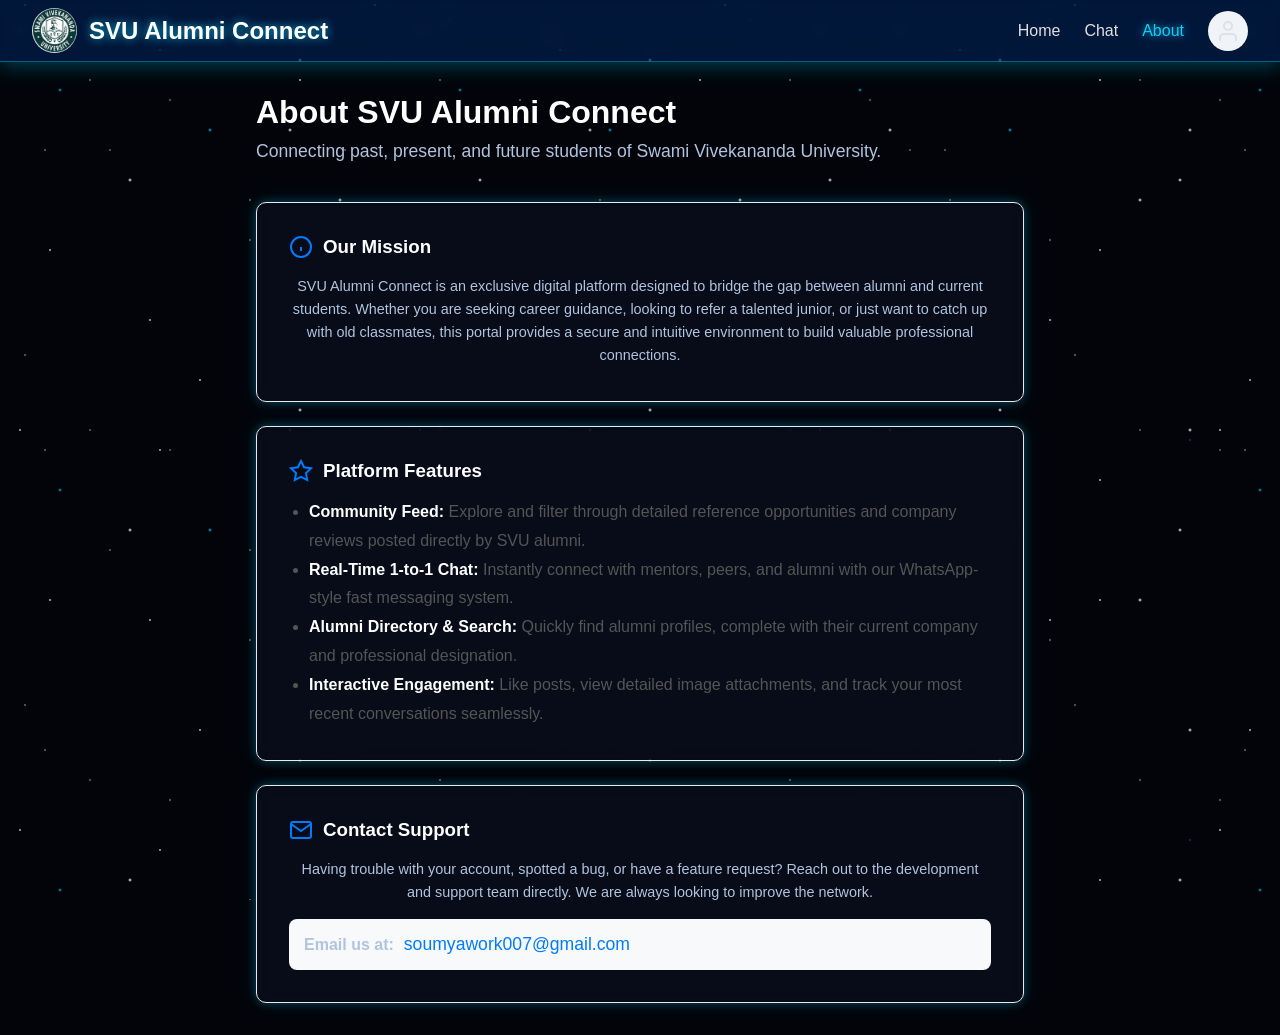
==== commit 85a5af87: "Add files via upload" ====
--- a/about.html
+++ b/about.html
@@ -3,7 +3,7 @@
 <head>
     <meta charset="UTF-8">
     <meta name="viewport" content="width=device-width, initial-scale=1.0">
-    <title>About - SVU Alumni Network</title>
+    <title>About - SVU Alumni Connect</title>
     <link rel="stylesheet" href="style.css">
     <!-- Supabase CDN -->
     <script src="https://cdn.jsdelivr.net/npm/@supabase/supabase-js@2"></script>
@@ -13,12 +13,12 @@
     <nav class="navbar" id="top-navbar">
         <div class="nav-brand" style="display: flex; align-items: center; gap: 12px;">
             <img src="image_d00988.jpg" alt="SVU Logo" style="height: 45px; width: 45px; border-radius: 50%; object-fit: cover;">
-            <h1 style="margin: 0; font-size: 1.5rem;">SVU Alumni Network</h1>
+            <h1 style="margin: 0; font-size: 1.5rem;">SVU Alumni Connect</h1>
         </div>
         <div class="nav-links">
-            <a href="index.html">Home</a>
+            <a href="dashboard.html">Home</a>
             <a href="chat.html">Chat</a>
-            <a href="about.html" class="active">About</a>
+            <a href="about.html" class="active">About</a> 
             <a href="profile.html" class="profile-icon" title="Profile" id="nav-profile-btn" style="padding: 0; overflow: hidden;">
                 <img id="nav-avatar" src="" style="display: none; width: 100%; height: 100%; object-fit: cover;">
                 <svg id="nav-svg" viewBox="0 0 24 24" width="24" height="24" stroke="currentColor" stroke-width="2" fill="none" stroke-linecap="round" stroke-linejoin="round"><path d="M20 21v-2a4 4 0 0 0-4-4H8a4 4 0 0 0-4 4v2"></path><circle cx="12" cy="7" r="4"></circle></svg>
@@ -29,7 +29,7 @@
     <!-- Main About Content -->
     <main class="dashboard-container" style="max-width: 800px;">
         <div class="dashboard-header" style="text-align: center; margin-bottom: 2.5rem;">
-            <h2 style="font-size: 2rem; color: #007bff; margin-bottom: 10px;">About SVU Alumni Network</h2>
+            <h2 style="font-size: 2rem; color: #007bff; margin-bottom: 10px;">About SVU Alumni Connect</h2>
             <p style="font-size: 1.1rem; color: #555;">Connecting past, present, and future students of Swami Vivekananda University.</p>
         </div>
 
@@ -42,7 +42,7 @@
                     Our Mission
                 </h3>
                 <p style="color: #555; line-height: 1.6;">
-                    The SVU Alumni Network is an exclusive digital platform designed to bridge the gap between alumni and current students. Whether you are seeking career guidance, looking to refer a talented junior, or just want to catch up with old classmates, this portal provides a secure and intuitive environment to build valuable professional connections.
+                    SVU Alumni Connect is an exclusive digital platform designed to bridge the gap between alumni and current students. Whether you are seeking career guidance, looking to refer a talented junior, or just want to catch up with old classmates, this portal provides a secure and intuitive environment to build valuable professional connections.
                 </p>
             </div>
 
@@ -104,4 +104,4 @@
         initAuth();
     </script>
 </body>
-</html>
+</html>
--- a/style.css
+++ b/style.css
@@ -976,3 +976,97 @@
     box-shadow: 0 0 10px rgba(0, 210, 255, 0.8);
 }
 
+
+
+/* --- Dark Neon Glass Modal Fix (Fixes Unreadable Popup Text) --- */
+.modal {
+    background-color: rgba(2, 4, 10, 0.78) !important;
+    backdrop-filter: blur(6px);
+    -webkit-backdrop-filter: blur(6px);
+}
+
+.modal-content {
+    background-color: rgba(10, 18, 36, 0.94) !important;
+    border: 1px solid rgba(0, 210, 255, 0.5) !important;
+    box-shadow: 0 0 28px rgba(0, 210, 255, 0.35) !important;
+    color: #ffffff !important;
+    text-align: center;
+}
+
+.modal-content .close-btn {
+    color: #00d2ff !important;
+    font-weight: bold;
+    transition: color 0.2s, transform 0.2s;
+}
+
+.modal-content .close-btn:hover {
+    color: #ffffff !important;
+    transform: scale(1.15);
+}
+
+#up-modal-avatar {
+    border: 3px solid #00d2ff !important;
+    box-shadow: 0 0 15px rgba(0, 210, 255, 0.45);
+}
+
+.user-modal-details {
+    background-color: rgba(0, 0, 0, 0.45) !important;
+    border: 1px solid rgba(0, 210, 255, 0.28) !important;
+    color: #e2e8f0 !important;
+}
+
+.user-modal-details p {
+    color: #cbd5e1 !important;
+    text-align: left !important;
+}
+
+.user-modal-details strong {
+    color: #00d2ff !important;
+}
+
+/* Modal inputs/textareas (also keeps Create Post modal readable) */
+.modal-content input,
+.modal-content textarea,
+.modal-content select {
+    background-color: rgba(0, 0, 0, 0.55) !important;
+    color: #ffffff !important;
+    border: 1px solid rgba(0, 210, 255, 0.5) !important;
+}
+
+/* Resume Upload & Download Button */
+.resume-download-btn {
+    display: inline-flex;
+    align-items: center;
+    justify-content: center;
+    gap: 8px;
+    width: 100%;
+    margin-top: 15px;
+    padding: 10px 16px;
+    background-color: #00d2ff !important;
+    color: #02040a !important;
+    font-weight: 700;
+    border-radius: 8px;
+    text-decoration: none;
+    box-shadow: 0 0 14px rgba(0, 210, 255, 0.55);
+    transition: background-color 0.2s, box-shadow 0.2s;
+}
+
+.resume-download-btn:hover {
+    background-color: #ffffff !important;
+    color: #02040a !important;
+    box-shadow: 0 0 18px rgba(255, 255, 255, 0.8);
+}
+
+.chat-header-clickable {
+    display: flex;
+    align-items: center;
+    gap: 12px;
+    cursor: pointer;
+    padding: 4px 10px;
+    border-radius: 10px;
+    transition: background-color 0.2s;
+}
+
+.chat-header-clickable:hover {
+    background-color: rgba(0, 210, 255, 0.12);
+}
